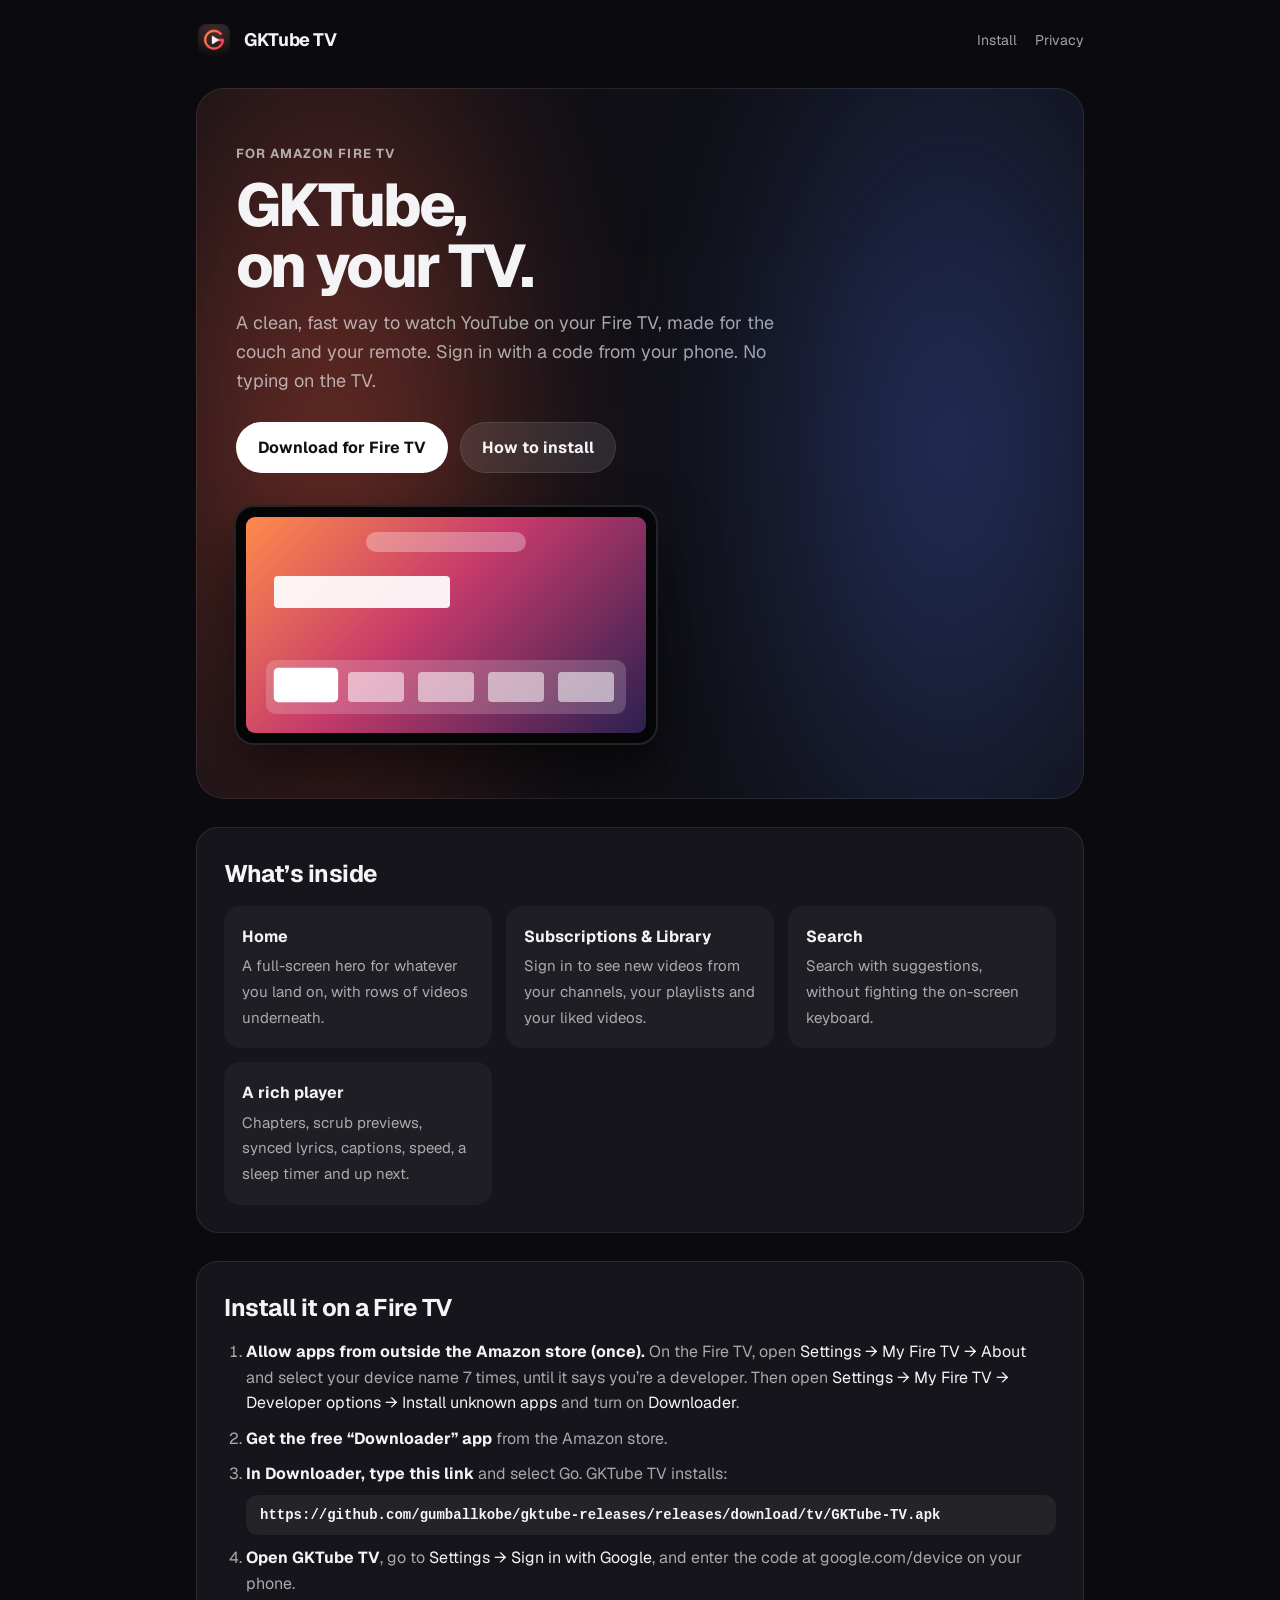
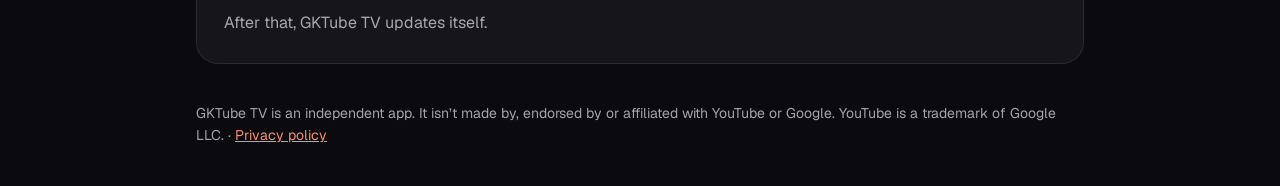
==== index.html @ 7cebdcc5 "GKTube TV home page and privacy policy" ====
<!doctype html>
<html lang="en">
<head>
<meta charset="utf-8">
<meta name="viewport" content="width=device-width, initial-scale=1">
<title>GKTube TV</title>
<meta name="description" content="GKTube TV for Fire TV: Home, Subscriptions, Search, Library and a rich player, made for your remote.">
<link rel="icon" href="logo.png">
<link rel="stylesheet" href="style.css">
</head>
<body>
<div class="wrap">
  <header class="top"><img src="logo.png" alt=""><b>GKTube TV</b>
    <nav><a href="#install">Install</a><a href="privacy.html">Privacy</a></nav></header>

  <div class="hero">
    <div class="k">For Amazon Fire TV</div>
    <h1>GKTube,<br>on your TV.</h1>
    <p>A clean, fast way to watch YouTube on your Fire TV, made for the couch and your remote. Sign in with a code from your phone. No typing on the TV.</p>
    <div class="row">
      <a class="btn" href="https://github.com/gumballkobe/gktube-releases/releases/download/tv/GKTube-TV.apk">Download for Fire TV</a>
      <a class="btn ghost" href="#install">How to install</a>
    </div>
    <div class="tv" aria-hidden="true"><div class="s"><i class="bar"></i><i class="t"></i><div class="dock"><i></i><i></i><i></i><i></i><i></i></div></div></div>
  </div>

  <section>
    <h2>What’s inside</h2>
    <div class="grid">
      <div><b>Home</b><span>A full-screen hero for whatever you land on, with rows of videos underneath.</span></div>
      <div><b>Subscriptions &amp; Library</b><span>Sign in to see new videos from your channels, your playlists and your liked videos.</span></div>
      <div><b>Search</b><span>Search with suggestions, without fighting the on-screen keyboard.</span></div>
      <div><b>A rich player</b><span>Chapters, scrub previews, synced lyrics, captions, speed, a sleep timer and up next.</span></div>
    </div>
  </section>

  <section id="install">
    <h2>Install it on a Fire TV</h2>
    <ol>
      <li><b>Allow apps from outside the Amazon store (once).</b> On the Fire TV, open <em>Settings → My Fire TV → About</em> and select your device name 7 times, until it says you’re a developer. Then open <em>Settings → My Fire TV → Developer options → Install unknown apps</em> and turn on <em>Downloader</em>.</li>
      <li><b>Get the free “Downloader” app</b> from the Amazon store.</li>
      <li><b>In Downloader, type this link</b> and select Go. GKTube TV installs:<code>https://github.com/gumballkobe/gktube-releases/releases/download/tv/GKTube-TV.apk</code></li>
      <li><b>Open GKTube TV</b>, go to <em>Settings → Sign in with Google</em>, and enter the code at google.com/device on your phone.</li>
    </ol>
    <p style="color:var(--dim);margin:14px 0 0">After that, GKTube TV updates itself.</p>
  </section>

  <footer>GKTube TV is an independent app. It isn’t made by, endorsed by or affiliated with YouTube or Google. YouTube is a trademark of Google LLC. · <a href="privacy.html">Privacy policy</a></footer>
</div>
</body>
</html>
---- style.css ----
@font-face { font-family: Geist; src: url(geist.woff2) format('woff2'); font-weight: 100 900; font-display: swap; }
:root { --bg: #0b0b0f; --card: #15151b; --line: rgba(255,255,255,.09); --text: #f4f4f6; --dim: rgba(244,244,246,.66); --accent: #ff5a3c; color-scheme: dark; }
* { box-sizing: border-box; }
html { -webkit-text-size-adjust: 100%; }
body { margin: 0; background: var(--bg); color: var(--text); font: 16px/1.6 Geist, system-ui, -apple-system, Segoe UI, sans-serif; }
a { color: #ff8a6b; }
.wrap { max-width: 920px; margin: 0 auto; padding: 0 16px; }
header.top { display: flex; align-items: center; gap: 12px; padding: 22px 0; }
header.top img { width: 36px; height: 36px; border-radius: 9px; }
header.top b { font-size: 18px; letter-spacing: -.02em; }
header.top nav { margin-left: auto; display: flex; gap: 18px; font-size: 14px; }
header.top nav a { color: var(--dim); text-decoration: none; }
.hero { position: relative; overflow: hidden; border-radius: 28px; padding: 56px 40px; margin: 8px 0 28px; background: #101016; box-shadow: inset 0 0 0 1px var(--line); }
.hero::before, .hero::after { content: ''; position: absolute; width: 60%; height: 160%; top: -30%; border-radius: 50%; filter: blur(60px); opacity: .55; }
.hero::before { left: -15%; background: radial-gradient(closest-side, rgba(255,90,60,.7), transparent); }
.hero::after { right: -15%; background: radial-gradient(closest-side, rgba(80,120,255,.55), transparent); }
.hero > * { position: relative; }
.hero .k { font-size: 13px; font-weight: 700; letter-spacing: .08em; text-transform: uppercase; color: var(--dim); }
.hero h1 { margin: 10px 0 12px; font-size: clamp(36px, 7vw, 60px); line-height: 1.02; letter-spacing: -.045em; font-weight: 800; }
.hero p { margin: 0 0 26px; max-width: 560px; font-size: 18px; color: var(--dim); }
.btn { display: inline-flex; align-items: center; gap: 10px; padding: 13px 22px; border-radius: 999px; background: #fff; color: #111; font-weight: 700; text-decoration: none; }
.btn.ghost { background: rgba(255,255,255,.1); color: var(--text); box-shadow: inset 0 0 0 1px var(--line); }
.row { display: flex; flex-wrap: wrap; gap: 12px; }
.tv { width: min(420px, 100%); aspect-ratio: 16/9; margin: 34px 0 0; padding: 10px; border-radius: 18px; background: #050506; box-shadow: 0 0 0 2px #24242a, 0 30px 60px rgba(0,0,0,.6); }
.tv .s { position: relative; height: 100%; border-radius: 9px; overflow: hidden; background: linear-gradient(135deg, #ff8a4c, #c43a6b 45%, #2b2050); }
.tv .bar { position: absolute; left: 30%; right: 30%; top: 7%; height: 9%; border-radius: 99px; background: rgba(255,255,255,.3); }
.tv .t { position: absolute; left: 7%; top: 27%; width: 44%; height: 15%; border-radius: 4px; background: rgba(255,255,255,.92); }
.tv .dock { position: absolute; left: 5%; right: 5%; bottom: 9%; height: 25%; padding: 3%; display: flex; gap: 4%; border-radius: 10px; background: rgba(255,255,255,.18); }
.tv .dock i { flex: 1; border-radius: 4px; background: rgba(255,255,255,.55); }
.tv .dock i:first-child { background: #fff; transform: scale(1.15) translateY(-6%); }
section { margin: 0 0 28px; padding: 28px; border-radius: 22px; background: var(--card); box-shadow: inset 0 0 0 1px var(--line); }
section h2 { margin: 0 0 12px; font-size: 24px; letter-spacing: -.02em; }
.grid { display: grid; grid-template-columns: repeat(auto-fit, minmax(240px, 1fr)); gap: 14px; }
.grid div { padding: 18px; border-radius: 16px; background: rgba(255,255,255,.04); }
.grid b { display: block; margin-bottom: 4px; }
.grid span { color: var(--dim); font-size: 15px; }
ol { padding-left: 22px; margin: 0; } ol li { margin: 0 0 10px; color: var(--dim); } ol li b, ol li em { color: var(--text); font-style: normal; }
code { display: block; margin-top: 8px; padding: 12px 14px; border-radius: 12px; background: rgba(255,255,255,.06); font: 600 14px ui-monospace, SFMono-Regular, Menlo, monospace; color: var(--text); word-break: break-all; }
.doc h1 { font-size: clamp(32px, 6vw, 44px); letter-spacing: -.04em; margin: 18px 0 4px; }
.doc .date { color: var(--dim); margin: 0 0 26px; }
.doc h2 { font-size: 20px; margin: 26px 0 8px; }
.doc p, .doc li { color: var(--dim); }
.doc ul { padding-left: 22px; }
.doc strong { color: var(--text); }
footer { padding: 10px 0 40px; color: var(--dim); font-size: 14px; }
@media (max-width: 600px) { .hero { padding: 36px 22px; } section { padding: 22px 18px; } header.top nav { gap: 12px; } }
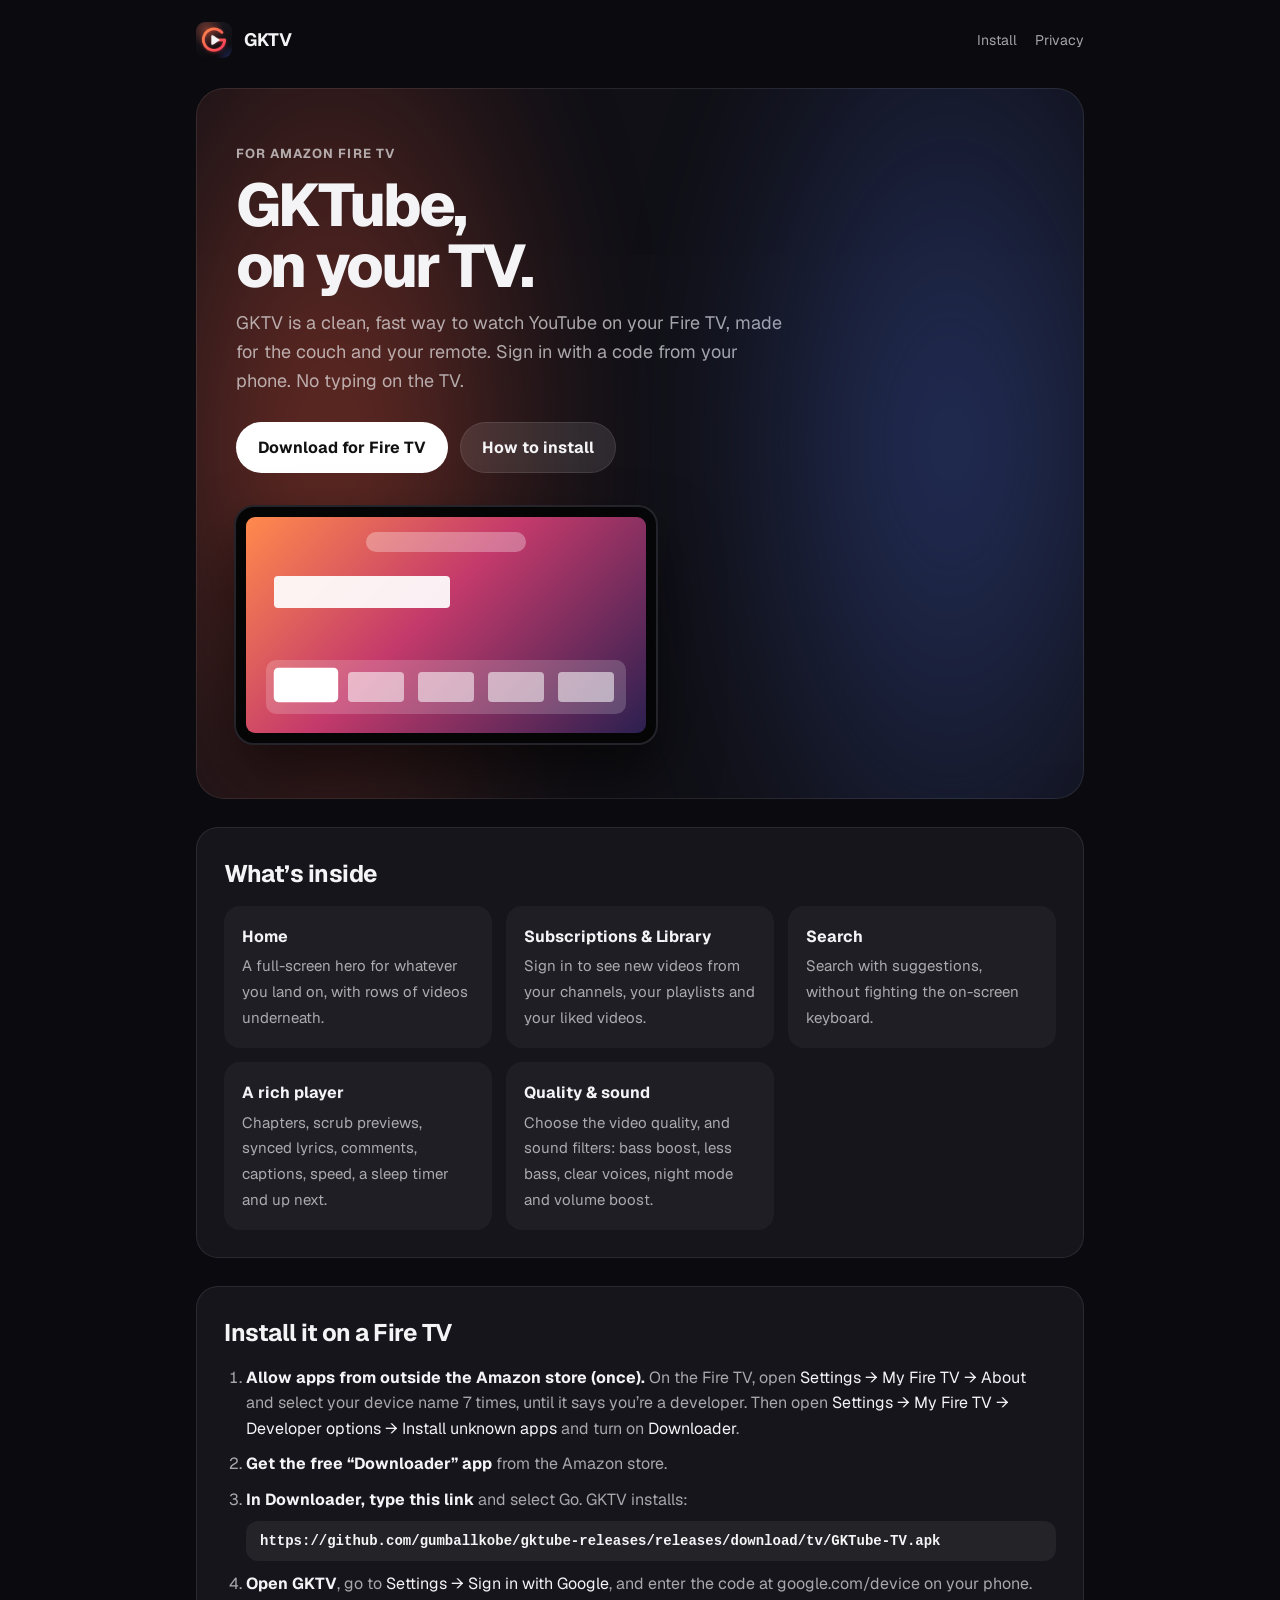
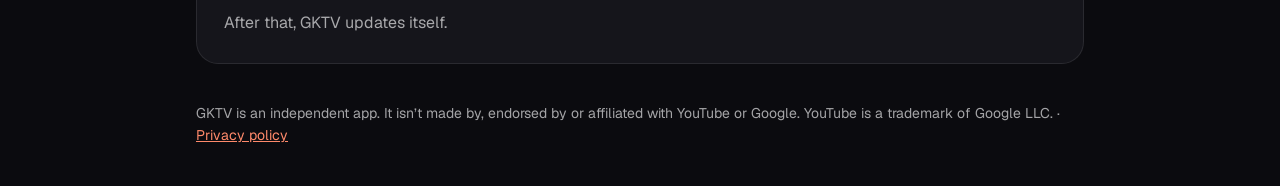
==== commit bef44836: "GKTV: new name, icon and player features" ====
--- a/index.html
+++ b/index.html
@@ -3,20 +3,20 @@
 <head>
 <meta charset="utf-8">
 <meta name="viewport" content="width=device-width, initial-scale=1">
-<title>GKTube TV</title>
-<meta name="description" content="GKTube TV for Fire TV: Home, Subscriptions, Search, Library and a rich player, made for your remote.">
+<title>GKTV</title>
+<meta name="description" content="GKTV for Fire TV: Home, Subscriptions, Search, Library and a rich player, made for your remote.">
 <link rel="icon" href="logo.png">
 <link rel="stylesheet" href="style.css">
 </head>
 <body>
 <div class="wrap">
-  <header class="top"><img src="logo.png" alt=""><b>GKTube TV</b>
+  <header class="top"><img src="logo.png" alt=""><b>GKTV</b>
     <nav><a href="#install">Install</a><a href="privacy.html">Privacy</a></nav></header>
 
   <div class="hero">
     <div class="k">For Amazon Fire TV</div>
     <h1>GKTube,<br>on your TV.</h1>
-    <p>A clean, fast way to watch YouTube on your Fire TV, made for the couch and your remote. Sign in with a code from your phone. No typing on the TV.</p>
+    <p>GKTV is a clean, fast way to watch YouTube on your Fire TV, made for the couch and your remote. Sign in with a code from your phone. No typing on the TV.</p>
     <div class="row">
       <a class="btn" href="https://github.com/gumballkobe/gktube-releases/releases/download/tv/GKTube-TV.apk">Download for Fire TV</a>
       <a class="btn ghost" href="#install">How to install</a>
@@ -30,7 +30,8 @@
       <div><b>Home</b><span>A full-screen hero for whatever you land on, with rows of videos underneath.</span></div>
       <div><b>Subscriptions &amp; Library</b><span>Sign in to see new videos from your channels, your playlists and your liked videos.</span></div>
       <div><b>Search</b><span>Search with suggestions, without fighting the on-screen keyboard.</span></div>
-      <div><b>A rich player</b><span>Chapters, scrub previews, synced lyrics, captions, speed, a sleep timer and up next.</span></div>
+      <div><b>A rich player</b><span>Chapters, scrub previews, synced lyrics, comments, captions, speed, a sleep timer and up next.</span></div>
+      <div><b>Quality &amp; sound</b><span>Choose the video quality, and sound filters: bass boost, less bass, clear voices, night mode and volume boost.</span></div>
     </div>
   </section>
 
@@ -39,13 +40,13 @@
     <ol>
       <li><b>Allow apps from outside the Amazon store (once).</b> On the Fire TV, open <em>Settings → My Fire TV → About</em> and select your device name 7 times, until it says you’re a developer. Then open <em>Settings → My Fire TV → Developer options → Install unknown apps</em> and turn on <em>Downloader</em>.</li>
       <li><b>Get the free “Downloader” app</b> from the Amazon store.</li>
-      <li><b>In Downloader, type this link</b> and select Go. GKTube TV installs:<code>https://github.com/gumballkobe/gktube-releases/releases/download/tv/GKTube-TV.apk</code></li>
-      <li><b>Open GKTube TV</b>, go to <em>Settings → Sign in with Google</em>, and enter the code at google.com/device on your phone.</li>
+      <li><b>In Downloader, type this link</b> and select Go. GKTV installs:<code>https://github.com/gumballkobe/gktube-releases/releases/download/tv/GKTube-TV.apk</code></li>
+      <li><b>Open GKTV</b>, go to <em>Settings → Sign in with Google</em>, and enter the code at google.com/device on your phone.</li>
     </ol>
-    <p style="color:var(--dim);margin:14px 0 0">After that, GKTube TV updates itself.</p>
+    <p style="color:var(--dim);margin:14px 0 0">After that, GKTV updates itself.</p>
   </section>
 
-  <footer>GKTube TV is an independent app. It isn’t made by, endorsed by or affiliated with YouTube or Google. YouTube is a trademark of Google LLC. · <a href="privacy.html">Privacy policy</a></footer>
+  <footer>GKTV is an independent app. It isn’t made by, endorsed by or affiliated with YouTube or Google. YouTube is a trademark of Google LLC. · <a href="privacy.html">Privacy policy</a></footer>
 </div>
 </body>
 </html>
